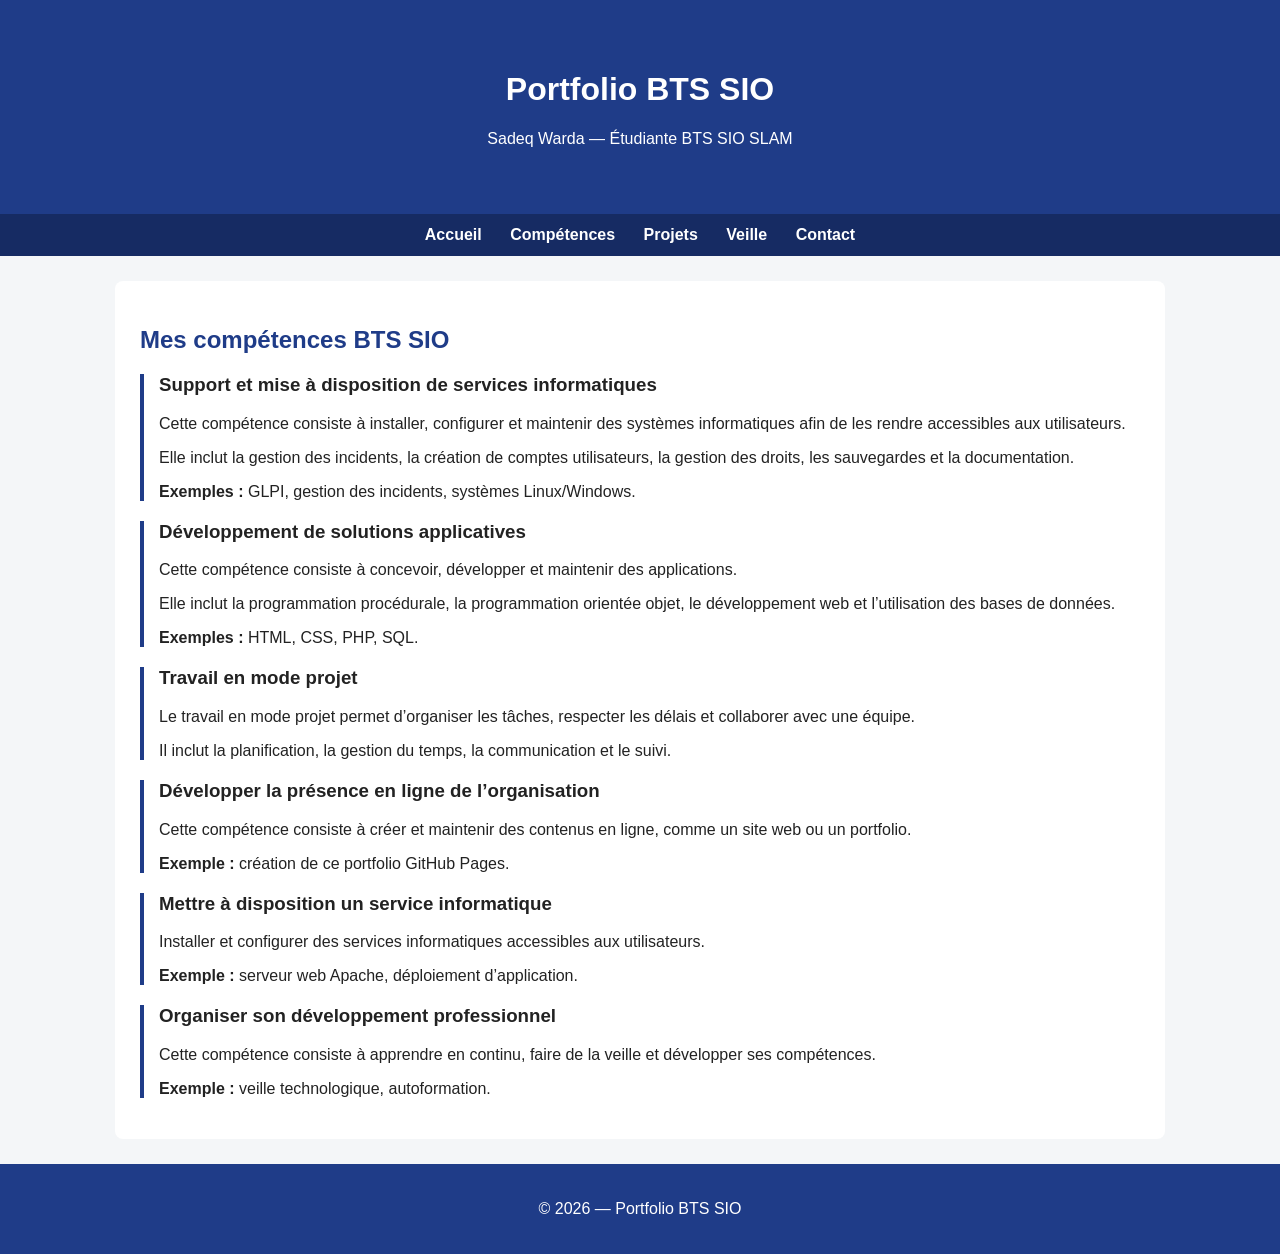
==== competences.html @ b07f92b7 "Create competences.html" ====
<!DOCTYPE html>
<html lang="fr">
<head>
    <meta charset="UTF-8">
    <title>Compétences - Portfolio BTS SIO</title>
    <link rel="stylesheet" href="style.css">
</head>
<body>

<header>
    <h1>Portfolio BTS SIO</h1>
    <p>Sadeq Warda — Étudiante BTS SIO SLAM</p>
</header>

<nav>
    <a href="index.html">Accueil</a>
    <a href="competences.html">Compétences</a>
    <a href="projets.html">Projets</a>
    <a href="veille.html">Veille</a>
    <a href="contact.html">Contact</a>
</nav>

<section>
    <h2>Mes compétences BTS SIO</h2>

    <article>
        <h3>Support et mise à disposition de services informatiques</h3>
        <p>
            Cette compétence consiste à installer, configurer et maintenir des systèmes informatiques
            afin de les rendre accessibles aux utilisateurs.
        </p>
        <p>
            Elle inclut la gestion des incidents, la création de comptes utilisateurs,
            la gestion des droits, les sauvegardes et la documentation.
        </p>
        <p><strong>Exemples :</strong> GLPI, gestion des incidents, systèmes Linux/Windows.</p>
    </article>

    <article>
        <h3>Développement de solutions applicatives</h3>
        <p>
            Cette compétence consiste à concevoir, développer et maintenir des applications.
        </p>
        <p>
            Elle inclut la programmation procédurale, la programmation orientée objet,
            le développement web et l’utilisation des bases de données.
        </p>
        <p><strong>Exemples :</strong> HTML, CSS, PHP, SQL.</p>
    </article>

    <article>
        <h3>Travail en mode projet</h3>
        <p>
            Le travail en mode projet permet d’organiser les tâches, respecter les délais
            et collaborer avec une équipe.
        </p>
        <p>
            Il inclut la planification, la gestion du temps, la communication et le suivi.
        </p>
    </article>

    <article>
        <h3>Développer la présence en ligne de l’organisation</h3>
        <p>
            Cette compétence consiste à créer et maintenir des contenus en ligne,
            comme un site web ou un portfolio.
        </p>
        <p><strong>Exemple :</strong> création de ce portfolio GitHub Pages.</p>
    </article>

    <article>
        <h3>Mettre à disposition un service informatique</h3>
        <p>
            Installer et configurer des services informatiques accessibles aux utilisateurs.
        </p>
        <p><strong>Exemple :</strong> serveur web Apache, déploiement d’application.</p>
    </article>

    <article>
        <h3>Organiser son développement professionnel</h3>
        <p>
            Cette compétence consiste à apprendre en continu, faire de la veille
            et développer ses compétences.
        </p>
        <p><strong>Exemple :</strong> veille technologique, autoformation.</p>
    </article>

</section>

<footer>
    <p>© 2026 — Portfolio BTS SIO</p>
</footer>

</body>
</html>
---- style.css ----
body {
    margin: 0;
    font-family: Arial, sans-serif;
    background-color: #f4f6f8;
    color: #222;
}

header {
    background-color: #1f3c88;
    color: white;
    text-align: center;
    padding: 50px 20px;
}

nav {
    background-color: #162b63;
    text-align: center;
    padding: 12px;
}

nav a {
    color: white;
    text-decoration: none;
    margin: 0 12px;
    font-weight: bold;
}

section {
    background-color: white;
    width: 85%;
    max-width: 1000px;
    margin: 25px auto;
    padding: 25px;
    border-radius: 8px;
}

h2 {
    color: #1f3c88;
}

article {
    border-left: 4px solid #1f3c88;
    padding-left: 15px;
    margin-top: 20px;
}

footer {
    background-color: #1f3c88;
    color: white;
    text-align: center;
    padding: 20px;
}
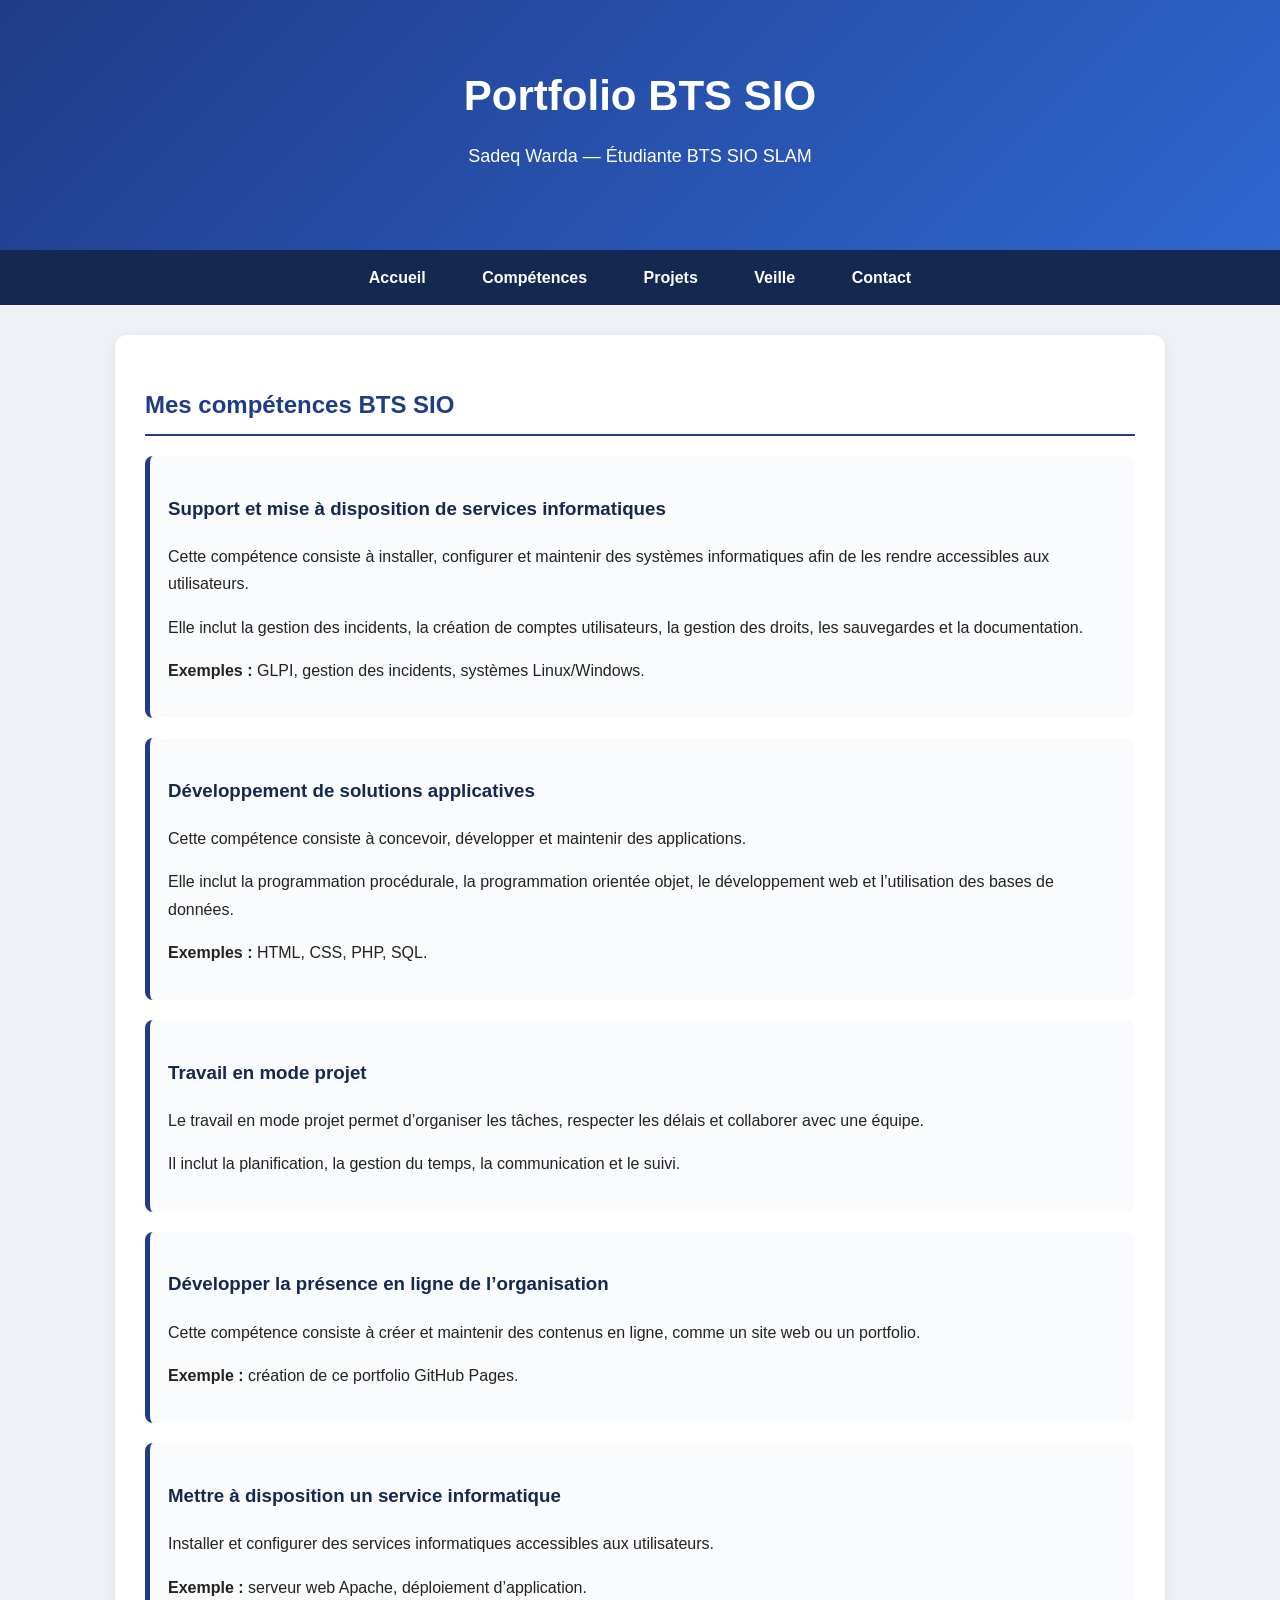
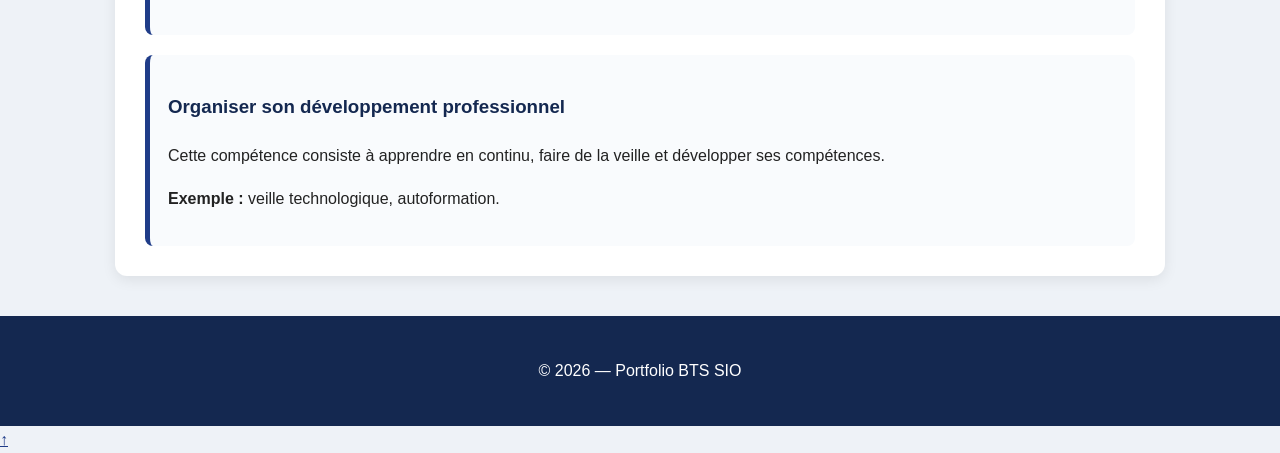
==== commit 8e9764da: "Update competences.html" ====
--- a/competences.html
+++ b/competences.html
@@ -90,6 +90,6 @@
 <footer>
     <p>© 2026 — Portfolio BTS SIO</p>
 </footer>
-
+<a href="#" class="top-btn">↑</a>
 </body>
 </html>
--- a/style.css
+++ b/style.css
@@ -1,52 +1,120 @@
+* {
+    box-sizing: border-box;
+}
+
 body {
     margin: 0;
-    font-family: Arial, sans-serif;
-    background-color: #f4f6f8;
+    font-family: Arial, Helvetica, sans-serif;
+    background: #eef2f7;
     color: #222;
+    line-height: 1.7;
 }
 
 header {
-    background-color: #1f3c88;
+    background: linear-gradient(135deg, #1f3c88, #2f66d0);
     color: white;
     text-align: center;
-    padding: 50px 20px;
+    padding: 60px 20px;
+}
+
+header h1 {
+    margin: 0;
+    font-size: 42px;
+}
+
+header p {
+    font-size: 18px;
+    margin-top: 10px;
 }
 
 nav {
-    background-color: #162b63;
+    background-color: #142850;
     text-align: center;
-    padding: 12px;
+    padding: 14px;
+    position: sticky;
+    top: 0;
+    z-index: 1000;
 }
 
 nav a {
     color: white;
     text-decoration: none;
-    margin: 0 12px;
+    margin: 0 14px;
     font-weight: bold;
+    padding: 8px 12px;
+    border-radius: 6px;
+}
+
+nav a:hover {
+    background-color: #27496d;
 }
 
 section {
     background-color: white;
     width: 85%;
-    max-width: 1000px;
-    margin: 25px auto;
-    padding: 25px;
-    border-radius: 8px;
+    max-width: 1050px;
+    margin: 30px auto;
+    padding: 30px;
+    border-radius: 12px;
+    box-shadow: 0 4px 14px rgba(0,0,0,0.08);
 }
 
 h2 {
     color: #1f3c88;
+    border-bottom: 2px solid #1f3c88;
+    padding-bottom: 8px;
+}
+
+h3 {
+    color: #142850;
 }
 
 article {
-    border-left: 4px solid #1f3c88;
-    padding-left: 15px;
+    background: #f9fbfd;
+    border-left: 5px solid #1f3c88;
+    padding: 18px;
     margin-top: 20px;
+    border-radius: 8px;
+}
+
+article:hover {
+    transform: translateY(-2px);
+    transition: 0.2s;
+}
+
+a {
+    color: #1f3c88;
+}
+
+a:hover {
+    color: #0b1f4d;
+}
+
+iframe {
+    border: 1px solid #ccc;
+    border-radius: 8px;
+    margin-top: 15px;
 }
 
 footer {
+    background-color: #142850;
+    color: white;
+    text-align: center;
+    padding: 25px;
+    margin-top: 40px;
+}
+
+.btn {
+    display: inline-block;
     background-color: #1f3c88;
     color: white;
-    text-align: center;
-    padding: 20px;
+    padding: 10px 16px;
+    text-decoration: none;
+    border-radius: 6px;
+    font-weight: bold;
 }
+
+.btn:hover {
+    background-color: #2f66d0;
+    color: white;
+}
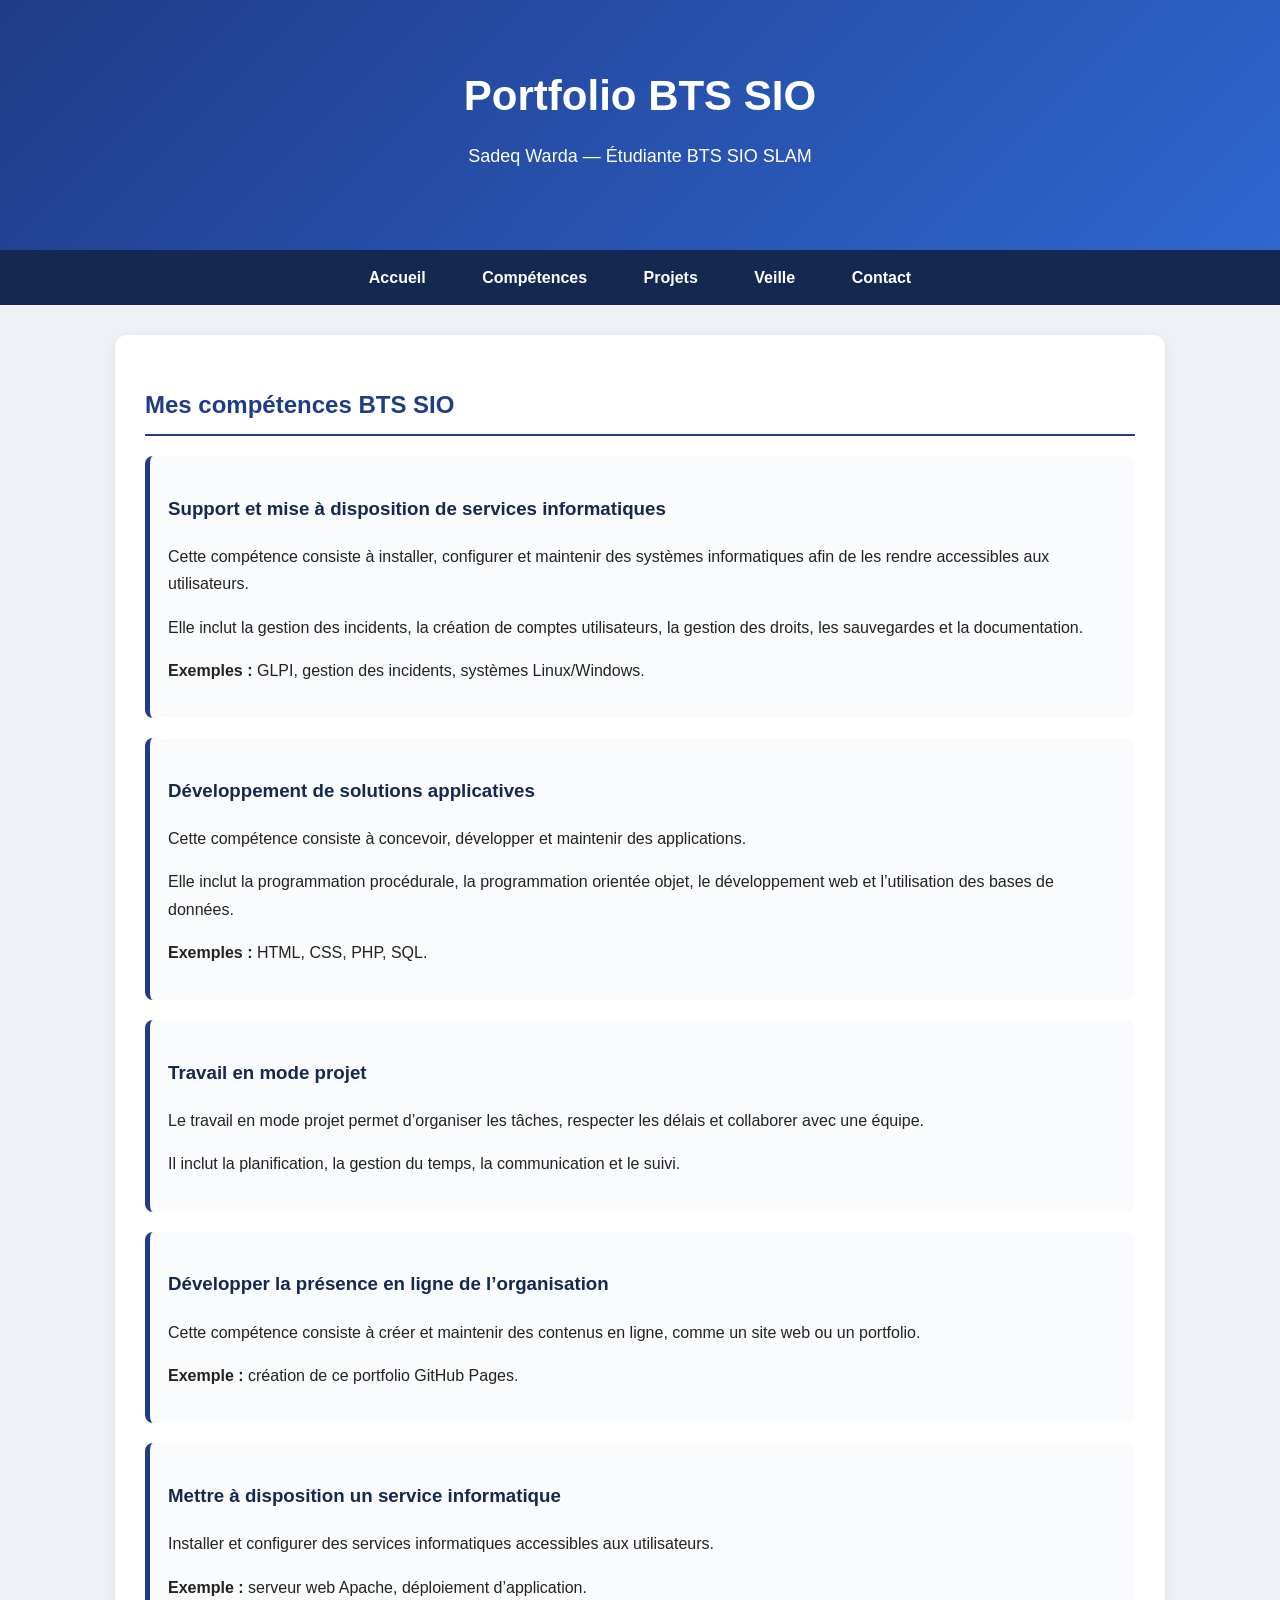
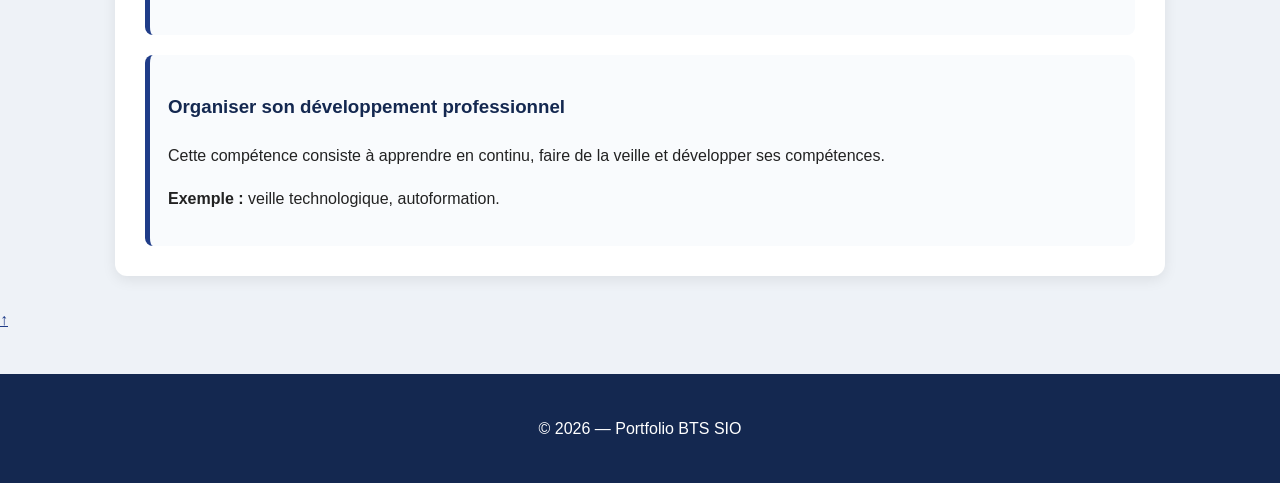
==== commit 23a0abf3: "Update competences.html" ====
--- a/competences.html
+++ b/competences.html
@@ -86,10 +86,11 @@
     </article>
 
 </section>
+    <a href="#" class="top-btn">↑</a>
 
 <footer>
     <p>© 2026 — Portfolio BTS SIO</p>
 </footer>
-<a href="#" class="top-btn">↑</a>
+
 </body>
 </html>
